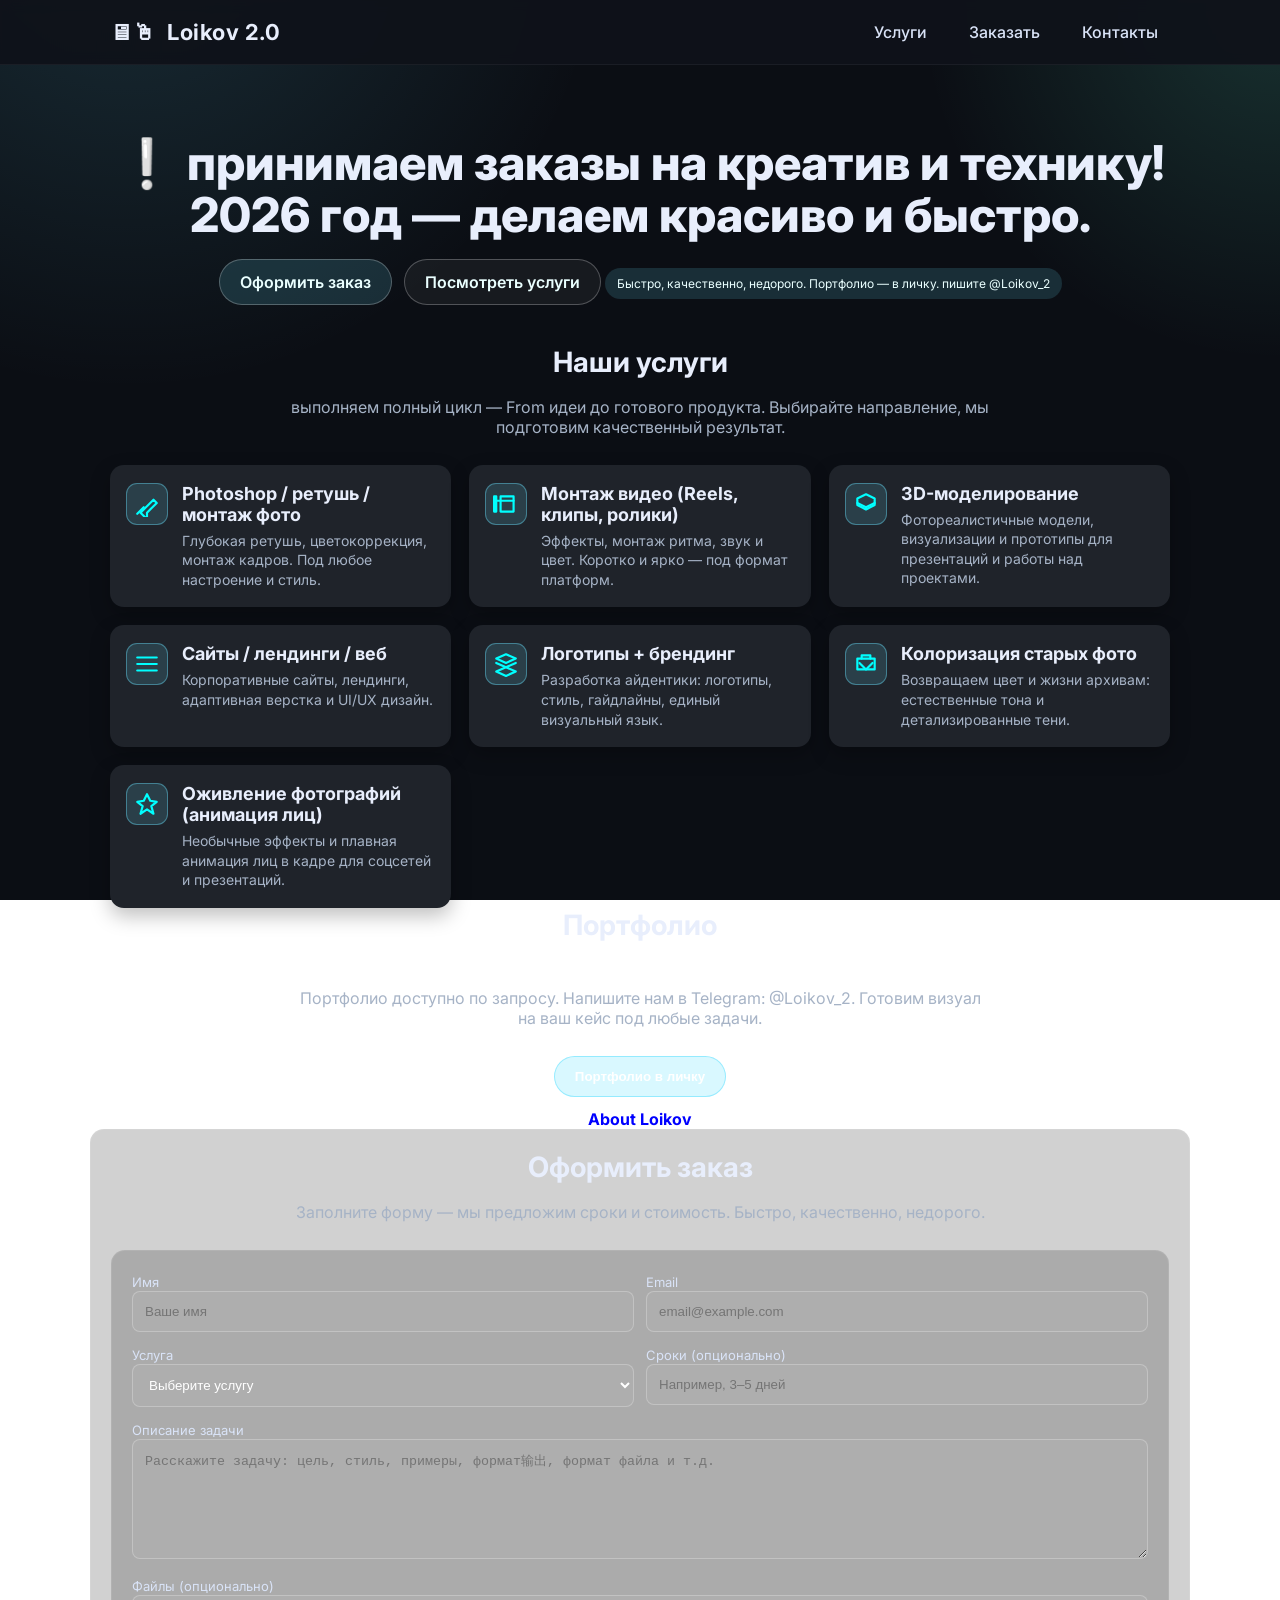
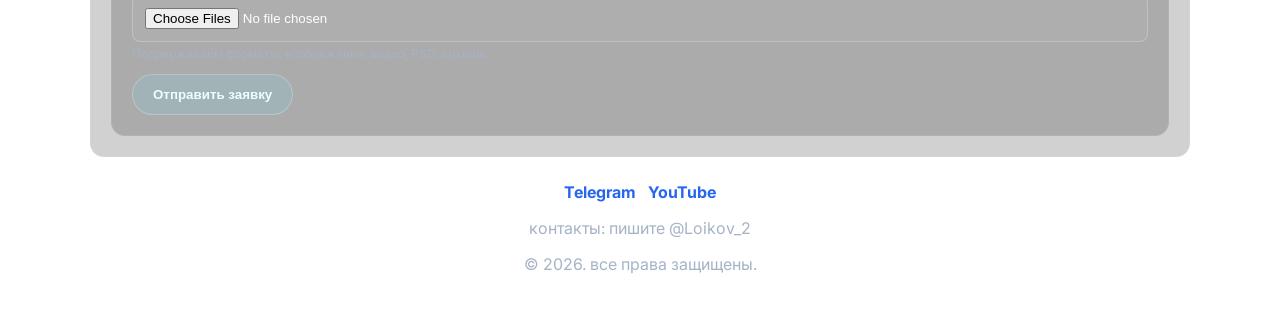
==== index.html @ b00de2f1 "Update 0.5 index.html" ====
<!DOCTYPE html>
<html lang="ru">
<head>
  <meta charset="utf-8" />
  <meta name="viewport" content="width=device-width, initial-scale=1" />
  <title>креатив и техника — быстрые решения 2026</title>
  <meta name="description" content="Принимаем заказы на креатив и технику: Photoshop, монтаж, 3D, сайты, брендинг, цветки и анимации. Быстро, качественно, недорого. Контакт: @Loikov_2." />
  <link href="https://fonts.googleapis.com/css2?family=Inter:wght@300;400;500;600;700;800&display=swap" rel="stylesheet">
  
<!-- Иконки сайта -->
  <link rel="icon" href="1.jpg" type="image/jpeg">
  <link rel="apple-touch-icon" href="1.jpg">
  <link rel="shortcut icon" href="1.jpg" type="image/x-icon">

  
  <style>
    :root{
      --bg: #0b0e14;
      --surface: #141a22;
      --text: #e8eefc;
      --muted: #a6b3c6;
      --accent: #6ae3ff;
      --card: #1f232a;
      --shadow: 0 8px 20px rgba(0,0,0,.25);
    }
    *{box-sizing:border-box}
    html,body{margin:0;height:100%}
    body{
      font-family: Inter, system-ui, -apple-system, "Segoe UI", Roboto, sans-serif;
      color:var(--text);
      background: radial-gradient(1200px circle at 10% -10%, rgba(106,227,255,.15), transparent 40%),
                  radial-gradient(900px circle at 100% 0%, rgba(100,255,210,.15), transparent 40%),
                  linear-gradient(#0b0e14,#0b0e14 60%);
      background-attachment: fixed;
    }
    a{color:inherit;text-decoration:none}
    .container{max-width:1100px;margin:0 auto;padding:0 20px}
    header{position:sticky;top:0;background:rgba(15,18,26,.95);backdrop-filter:saturate(1.2) blur(6px);z-index:1000;border-bottom:1px solid rgba(255,255,255,.05)}
    .nav{display:flex;align-items:center;justify-content:space-between;min-height:64px}
    .brand{display:flex;gap:.75rem;align-items:center;font-weight:700}
    .brand span{font-size:22px;letter-spacing:.5px}
    .nav-links{display:flex;gap:18px}
    .nav-links a{color:#d9e3f7;font-weight:500;padding:8px 12px;border-radius:6px}
    .nav-links a:hover{background:rgba(255,255,255,.08)}

    .hero{padding:72px 0 40px;
      text-align:center;
    }
    .hero h1{font-size: clamp(28px, 5vw, 48px); line-height:1.08; margin:0 0 12px; font-weight:800}
    .hero p{color:var(--muted); font-size: clamp(14px, 2.2vw, 18px); margin:0 0 20px}
    .cta{display:inline-flex;gap:12px;margin-top:6px}
    .btn{padding:12px 20px;border-radius:999px;border:1px solid rgba(255,255,255,.25);background: rgba(106,227,255,.15);color:#eaffff;font-weight:600;cursor:pointer;transition:transform .2s ease, background .3s ease}
    .btn.secondary{background: rgba(255,255,255,.05)}
    .btn:hover{transform: translateY(-1px); background: rgba(106,227,255,.25)}
    .badge{display:inline-flex;align-items:center;gap:.5rem;padding:8px 12px;border-radius:999px;background: rgba(106,227,255,.15);font-size:12px;color:#eaffff;margin-top:8px}

    section{padding:48px 0}
    h2{font-size:28px;margin:0 0 18px;text-align:center}
    .lead{text-align:center;color:var(--muted);margin:0 auto 28px;max-width:700px}

    /* Services grid */
    .grid{display:grid;gap:18px;grid-template-columns:repeat(auto-fill,minmax(260px,1fr));}
    .card{background:var(--card);border-radius:14px;padding:18px 16px;box-shadow:var(--shadow)}
    .service{display:flex;gap:14px;align-items:flex-start}
    .icon{width:42px;height:42px;flex-shrink:0;display:grid;place-items:center;border-radius:11px;background: rgba(106,227,255,.15);border:1px solid rgba(106,227,255,.4)}
    .service h3{margin:0 0 6px;font-size:18px}
    .service p{margin:0;color:var(--muted);font-size:14px;line-height:1.4}

    /* Portfolio teaser */
    .portfolio{display:flex;flex-direction:column;gap:12px;align-items:center}
    .portfolio-cta{padding:12px 20px;border-radius:999px;background: rgba(106,227,255,.25);border:1px solid rgba(106,227,255,.6);color:#fff;font-weight:700;cursor:pointer}
    .portfolio-note{color:var(--muted);text-align:center;max-width:700px}

    /* Order form card */
    #order{background: rgba(0,0,0,.18); padding:20px;border-radius:14px; border:1px solid rgba(255,255,255,.08)}
    form{display:grid;gap:12px}
    label{font-size:13px;color:#d9e3f7}
    input, select, textarea{width:100%;padding:12px 12px;border-radius:8px;border:1px solid rgba(255,255,255,.25);background: rgba(255,255,255,.04);color:#fff}
    textarea{min-height:120px;resize:vertical}
    .row{display:flex;gap:12px;flex-wrap:wrap}
    .col{flex:1 1 200px}
    .hint{font-size:12px;color:var(--muted)}

    /* Footer */
    footer{border-top:1px solid rgba(255,255,255,.08); padding:24px 0; text-align:center; color:var(--muted)}

    /* Toast/modal */
    .toast{position:fixed;bottom:20px;left:50%;transform:translateX(-50%);background:rgba(8, 180, 120, 0.95);color:#00110f;padding:12px 16px;border-radius:8px;box-shadow:0 6px 14px rgba(0,0,0,.25);display:none;font-weight:600}
    @media (max-width: 700px){
      .nav-links{display:none}
      .hero{padding:48px 0 24px}
    }
  </style>
</head>
<body>
  <header>
    <div class="container nav" aria-label="Основная навигация">
      <div class="brand" aria-label="Бренд">
        <span>🖥🖱</span>
        <span>Loikov 2.0</span>
      </div>
      <nav class="nav-links" aria-label="Разделы сайта">
        <a href="#services">Услуги</a>
        <a href="#order">Заказать</a>
        <a href="#contacts">Контакты</a>

<head>
    <!-- Основная иконка для браузеров -->
    <link rel="icon" href="1.jpg" type="image">
    
    <!-- Иконка для устройств Apple (iPhone/iPad) -->
    <link rel="apple-touch-icon" href="1.jpg">
    
    <!-- Иконка в формате ICO для старых браузеров (необязательно) -->
    <link rel="shortcut icon" href="1.jpg" type="image/x-icon">
</head>


      </nav>
    </div>
  </header>


  <main>
    <section class="hero" id="top" role="banner">
      <div class="container">
        <h1>❕ принимаем заказы на креатив и технику! 2026 год — делаем красиво и быстро.</h1>
        
        
        <div class="cta" aria-label="Призыв к действию">
          <a href="#order" class="btn" role="button">Оформить заказ</a>
          <a href="#services" class="btn secondary" role="button">Посмотреть услуги</a>
        </div>
        <div class="badge" aria-live="polite">Быстро, качественно, недорого. Портфолио — в личку. пишите @Loikov_2</div>
      </div>
    </section>

    <section id="services" aria-labelledby="services-title" class="container" >
      <h2 id="services-title">Наши услуги</h2>
      <p class="lead">выполняем полный цикл — From идеи до готового продукта. Выбирайте направление, мы подготовим качественный результат.</p>

      <div class="grid" aria-label="Список услуг">
        <article class="card service" aria-label="Photoshop и ретушь">
          <div class="icon" aria-hidden="true">
            <!-- icon: wand / editing -->
            <svg width="26" height="26" viewBox="0 0 24 24" fill="none" stroke="#0ff" stroke-width="2" stroke-linecap="round" stroke-linejoin="round">
              <path d="M12 20l9-9-3-3-9 9-3 3 6 6z"></path>
              <path d="M3 21l6-6"></path>
            </svg>
          </div>
          <div>
            <h3>Photoshop / ретушь / монтаж фото</h3>
            <p>Глубокая ретушь, цветокоррекция, монтаж кадров. Под любое настроение и стиль.</p>
          </div>
        </article>

        <article class="card service" aria-label="Монтаж видео">
          <div class="icon" aria-hidden="true">
            <svg width="26" height="26" viewBox="0 0 24 24" fill="none" stroke="#0ff" stroke-width="2" stroke-linecap="round" stroke-linejoin="round">
              <path d="M1 5h2v14H1z"></path><path d="M7 5h12v14H7z"></path><path d="M3 9h16"></path>
            </svg>
          </div>
          <div>
            <h3>Монтаж видео (Reels, клипы, ролики)</h3>
            <p>Эффекты, монтаж ритма, звук и цвет. Коротко и ярко — под формат платформ.</p>
          </div>
        </article>

        <article class="card service" aria-label="3D-моделирование">
          <div class="icon" aria-hidden="true">
            <svg width="26" height="26" viewBox="0 0 24 24" fill="none" stroke="#0ff" stroke-width="2" stroke-linecap="round" stroke-linejoin="round">
              <path d="M12 3l8 4v6l-8 4-8-4V7z"></path><path d="M4 11l8 4 8-4"></path>
            </svg>
          </div>
          <div>
            <h3>3D-моделирование</h3>
            <p>Фотореалистичные модели, визуализации и прототипы для презентаций и работы над проектами.</p>
          </div>
        </article>

        <article class="card service" aria-label="Сайты / лендинги">
          <div class="icon" aria-hidden="true">
            <svg width="26" height="26" viewBox="0 0 24 24" fill="none" stroke="#0ff" stroke-width="2" stroke-linecap="round" stroke-linejoin="round">
              <path d="M3 12h18"></path><path d="M3 6h18"></path><path d="M3 18h18"></path>
            </svg>
          </div>
          <div>
            <h3>Сайты / лендинги / веб</h3>
            <p>Корпоративные сайты, лендинги, адаптивная верстка и UI/UX дизайн.</p>
          </div>
        </article>

        <article class="card service" aria-label="Логотипы и брендинг">
          <div class="icon" aria-hidden="true">
            <svg width="26" height="26" viewBox="0 0 24 24" fill="none" stroke="#0ff" stroke-width="2" stroke-linecap="round" stroke-linejoin="round">
              <path d="M12 3l9 4-9 4-9-4 9-4z"></path><path d="M3 11l9 4 9-4"></path><path d="M12 15l9 4-9 4-9-4 9-4z"></path>
            </svg>
          </div>
          <div>
            <h3>Логотипы + брендинг</h3>
            <p>Разработка айдентики: логотипы, стиль, гайдлайны, единый визуальный язык.</p>
          </div>
        </article>

        <article class="card service" aria-label="Колоризация старых фото">
          <div class="icon" aria-hidden="true">
            <svg width="26" height="26" viewBox="0 0 24 24" fill="none" stroke="#0ff" stroke-width="2" stroke-linecap="round" stroke-linejoin="round">
              <path d="M4 7h16v10H4z"></path><path d="M8 7V4h8v3"></path><path d="M6 11l6 6 6-6"></path>
            </svg>
          </div>
          <div>
            <h3>Колоризация старых фото</h3>
            <p>Возвращаем цвет и жизни архивам: естественные тона и детализированные тени.</p>
          </div>
        </article>

        <article class="card service" aria-label="Оживление фотографий">
          <div class="icon" aria-hidden="true">
            <svg width="26" height="26" viewBox="0 0 24 24" fill="none" stroke="#0ff" stroke-width="2" stroke-linecap="round" stroke-linejoin="round">
              <path d="M12 3l3 6 6 1-5 4 2 7-6-4-6 4 2-7-5-4 6-1 3-6z"></path>
            </svg>
          </div>
          <div>
            <h3>Оживление фотографий (анимация лиц)</h3>
            <p>Необычные эффекты и плавная анимация лиц в кадре для соцсетей и презентаций.</p>
          </div>
        </article>
      </div>
    
    </section>

    <section id="portfolio" class="container portfolio" aria-labelledby="portfolio-title">
      <h2 id="portfolio-title">Портфолио</h2>
      <p class="portfolio-note">Портфолио доступно по запросу. Напишите нам в Telegram: @Loikov_2. Готовим визуал на ваш кейс под любые задачи.</p>
      <button class="portfolio-cta" onclick="alert('Портфолио доступно по личке: @Loikov_2')">Портфолио в личку</button>
      <a href="https://loikovabdullo01-wq.github.io/sec.github.io/" style="color: blue;">
    <b>About Loikov</b>
</a>

    </section>

    <section id="order" class="container" aria-labelledby="order-title">
      <h2 id="order-title">Оформить заказ</h2>
      <p class="lead" style="max-width:900px">Заполните форму — мы предложим сроки и стоимость. Быстро, качественно, недорого.</p>

      <div id="order" aria-label="Форма заказа" style="margin-top:8px;">
        <form id="orderForm" autocomplete="on" novalidate>
          <div class="row">
            <div class="col">
              <label for="name">Имя</label>
              <input type="text" id="name" name="name" placeholder="Ваше имя" required />
            </div>
            <div class="col">
              <label for="email">Email</label>
              <input type="email" id="email" name="email" placeholder="email@example.com" required />
            </div>
          </div>

          <div class="row">
            <div class="col">
              <label for="service">Услуга</label>
              <select id="service" name="service" required>
                <option value="">Выберите услугу</option>
                <option>Photoshop / ретушь / монтаж фото</option>
                <option>Монтаж видео (Reels, клипы, ролики)</option>
                <option>3D-моделирование</option>
                <option>Сайты / лендинги / веб</option>
                <option>Логотипы + брендинг</option>
                <option>Колоризация старых фото</option>
                <option>Оживление фотографий (анимация лиц)</option>
              </select>
            </div>
            <div class="col">
              <label for="deadline">Сроки (опционально)</label>
              <input type="text" id="deadline" name="deadline" placeholder="Например, 3–5 дней" />
            </div>
          </div>

          <div>
            <label for="details">Описание задачи</label>
            <textarea id="details" name="details" placeholder="Расскажите задачу: цель, стиль, примеры, формат输出, формат файла и т.д." required></textarea>
          </div>

          <div class="row" aria-label="Дополнительные файлы">
            <div class="col" style="min-width:240px">
              <label for="files">Файлы (опционально)</label>
              <input type="file" id="files" name="files" multiple />
              <span class="hint">Поддерживаем форматы: изображения, видео, PSD, архивы.</span>
            </div>
          </div>

          <div class="row" style="align-items:center;">
            <div class="col" style="min-width:260px;">
              <button type="submit" class="btn" aria-label="Отправить заявку">Отправить заявку</button>
            </div>
            <div class="col" aria-live="polite" id="formStatus" style="text-align:left;color:var(--muted); font-size:14px;"></div>
          </div>
        </form>
      </div>
    </section>

  </main>

  <footer id="contacts" aria-label="Контакты">
    <div class="container">
      
<b><style>
  .my-links a {
    color: #2565f0; /* Насыщенный синий */
    text-decoration: none; /* Убирает подчеркивание (по желанию) */
    font-weight: bold; /* Делает текст жирным */
  }

  .my-links a:hover {
    color: #00008B; /* Темно-синий при наведении */
    text-decoration: underline;
  }
</style>

<div class="my-links">
  <a href="https://t.me/loikov_project">Telegram</a>&nbsp;&nbsp; 
  <a href="https://youtube.com/@loikov_project?si=P3Fyu2B-5YvpsJCD">YouTube</a>
</div></b>

      
      <p>контакты: пишите @Loikov_2 </p>
      <p>© 2026. все права защищены.</p>
    </div>
  </footer>

  <div id="toast" class="toast" role="status" aria-live="polite"></div>

  <script>
(function() {
  const form = document.getElementById('orderForm');
  const status = document.getElementById('formStatus');

  // ────────────────────────────────────────────────
  // НАСТРОЙКИ TELEGRAM (лучше потом вынести на сервер!)
  // ────────────────────────────────────────────────
  const TG_TOKEN   = '8126463959:AAEp2JNil_vkdf5eBe-J1idT3-cEpifbFx8';
  const TG_CHAT_ID = '8232492258';

  form.addEventListener('submit', async function(e) {
    e.preventDefault();

    // ─── Защита от ботов (honeypot) ─────────────────────────────
    const honeypot = form.querySelector('input[name="honeypot"]');
    if (honeypot && honeypot.value.trim() !== '') {
      status.style.color = "red";
      status.textContent = "Что-то пошло не так. Попробуйте позже.";
      console.warn("Возможная попытка спама (honeypot заполнен)");
      return;
    }

    // ─── Проверка обязательных полей ─────────────────────────────
    if (!form.name.value.trim() ||
        !form.email.value.trim() ||
        !form.service.value ||
        !form.details.value.trim()) {
      status.style.color = "red";
      status.textContent = "Заполните пожалуйста: имя, email, услугу и описание задачи.";
      return;
    }

    // Простая проверка email (более строгая, чем required)
    const email = form.email.value.trim();
    if (!/^[^\s@]+@[^\s@]+\.[^\s@]+$/.test(email)) {
      status.style.color = "red";
      status.textContent = "Похоже, email введён некорректно.";
      return;
    }

    status.style.color = "var(--muted)";
    status.textContent = "Отправляем заявку...";

    // Собираем данные
    const data = {
      name:     form.name.value.trim(),
      email:    email,
      service:  form.service.value,
      deadline: form.deadline.value.trim() || 'Не указано',
      details:  form.details.value.trim()
    };

    const message = `
<b>🔔 НОВАЯ ЗАЯВКА С САЙТА</b>

👤 <b>Имя:</b> ${data.name}
📧 <b>Email:</b> ${data.email}
🛠 <b>Услуга:</b> ${data.service}
📅 <b>Желаемый срок:</b> ${data.deadline}
📝 <b>Задача:</b>
${data.details}

──────────────────────────────
Время: ${new Date().toLocaleString('ru-RU')}
    `.trim();

    try {
      const response = await fetch(`https://api.telegram.org/bot${TG_TOKEN}/sendMessage`, {
        method: 'POST',
        headers: { 'Content-Type': 'application/json' },
        body: JSON.stringify({
          chat_id: TG_CHAT_ID,
          text: message,
          parse_mode: 'HTML',
          disable_web_page_preview: true
        })
      });

      if (!response.ok) {
        const errData = await response.json();
        throw new Error(`Telegram ошибка: ${response.status} — ${errData.description || 'нет описания'}`);
      }

      status.style.color = "lime";
      status.textContent = "✅ Заявка отправлена! Скоро с вами свяжутся.";
      form.reset();

      // Опционально: можно добавить таймер, чтобы статус исчез через 8 сек
      setTimeout(() => {
        status.textContent = "";
        status.style.color = "var(--muted)";
      }, 8000);

    } catch (err) {
      console.error("Ошибка отправки в Telegram:", err);
      status.style.color = "red";
      status.textContent = "❌ Не удалось отправить. Попробуйте позже или напишите напрямую @Loikov_2";
    }
  });
})();
</script>
</body>
</html>
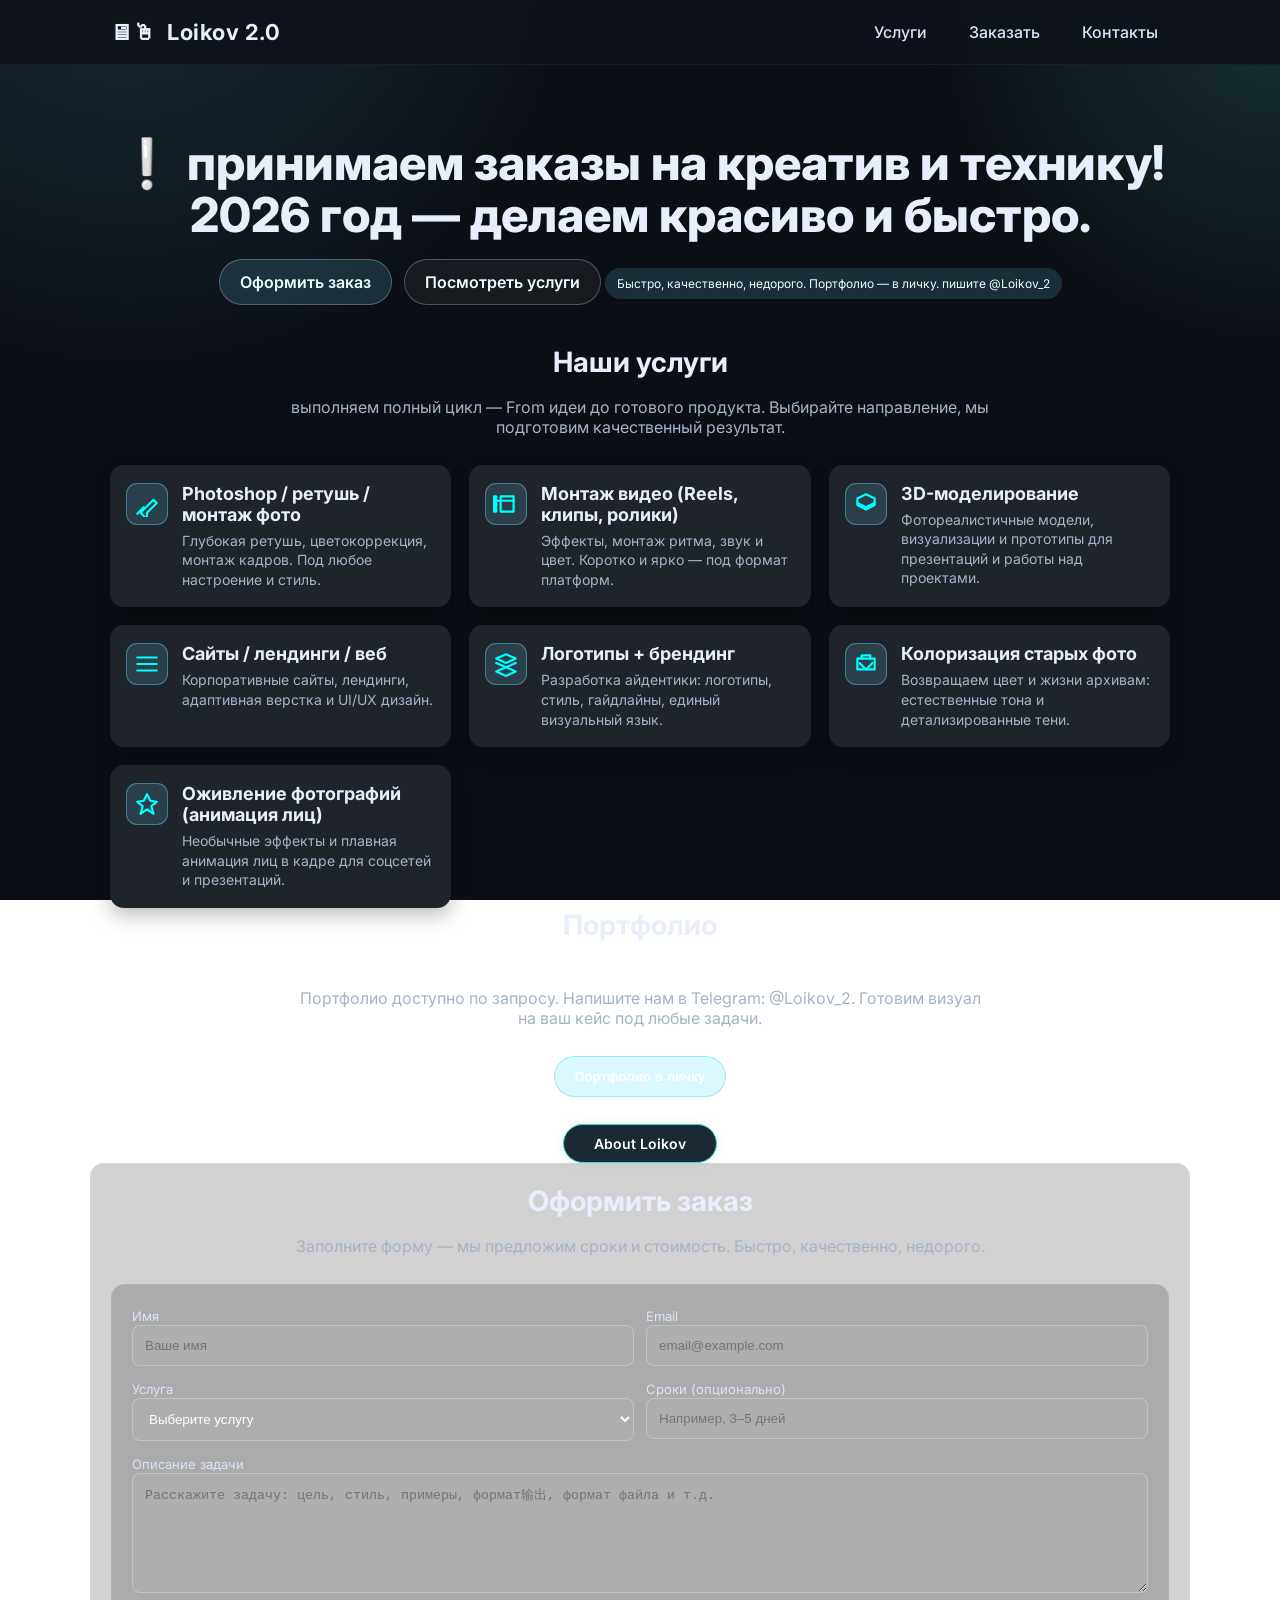
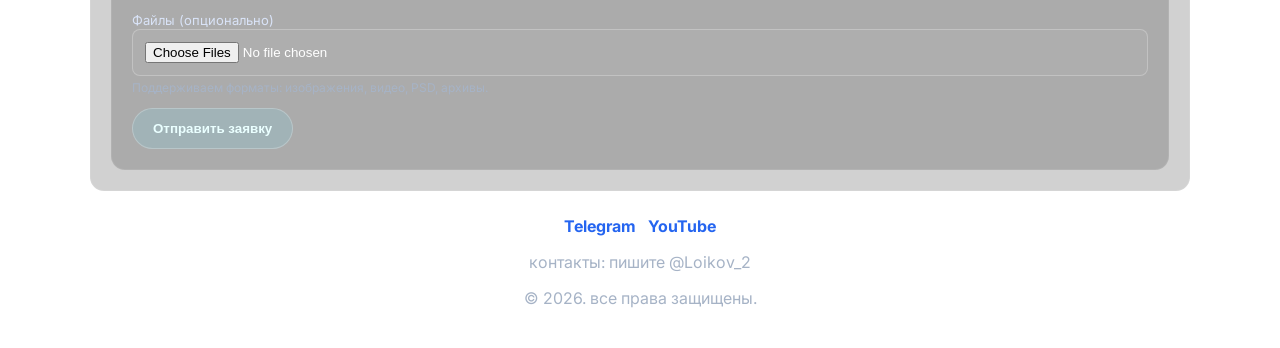
==== commit cd90c2be: "Update 30.10.26 index.html" ====
--- a/index.html
+++ b/index.html
@@ -233,10 +233,28 @@
       <h2 id="portfolio-title">Портфолио</h2>
       <p class="portfolio-note">Портфолио доступно по запросу. Напишите нам в Telegram: @Loikov_2. Готовим визуал на ваш кейс под любые задачи.</p>
       <button class="portfolio-cta" onclick="alert('Портфолио доступно по личке: @Loikov_2')">Портфолио в личку</button>
-      <a href="https://loikovabdullo01-wq.github.io/sec.github.io/" style="color: blue;">
-    <b>About Loikov</b>
+     
+<a href="https://loikovabdullo01-wq.github.io" 
+   style="display: inline-block; 
+          padding: 10px 30px; 
+          margin-top: 15px;
+          color: #FFFFFF !important; 
+          text-decoration: none !important; 
+          font-family: 'Inter', sans-serif; 
+          font-weight: 600; 
+          font-size: 14px; 
+          background-color: #1a2a33; /* Темный фон как на фото */
+          border: 1px solid #4fd1c5;   /* Бирюзовая рамка */
+          border-radius: 50px;         /* Закругление 'пилюля' */
+          text-align: center;
+          transition: 0.3s;
+          box-shadow: 0 0 10px rgba(79, 209, 197, 0.2); /* Легкое свечение */">
+    About Loikov
 </a>
 
+
+
+      
     </section>
 
     <section id="order" class="container" aria-labelledby="order-title">
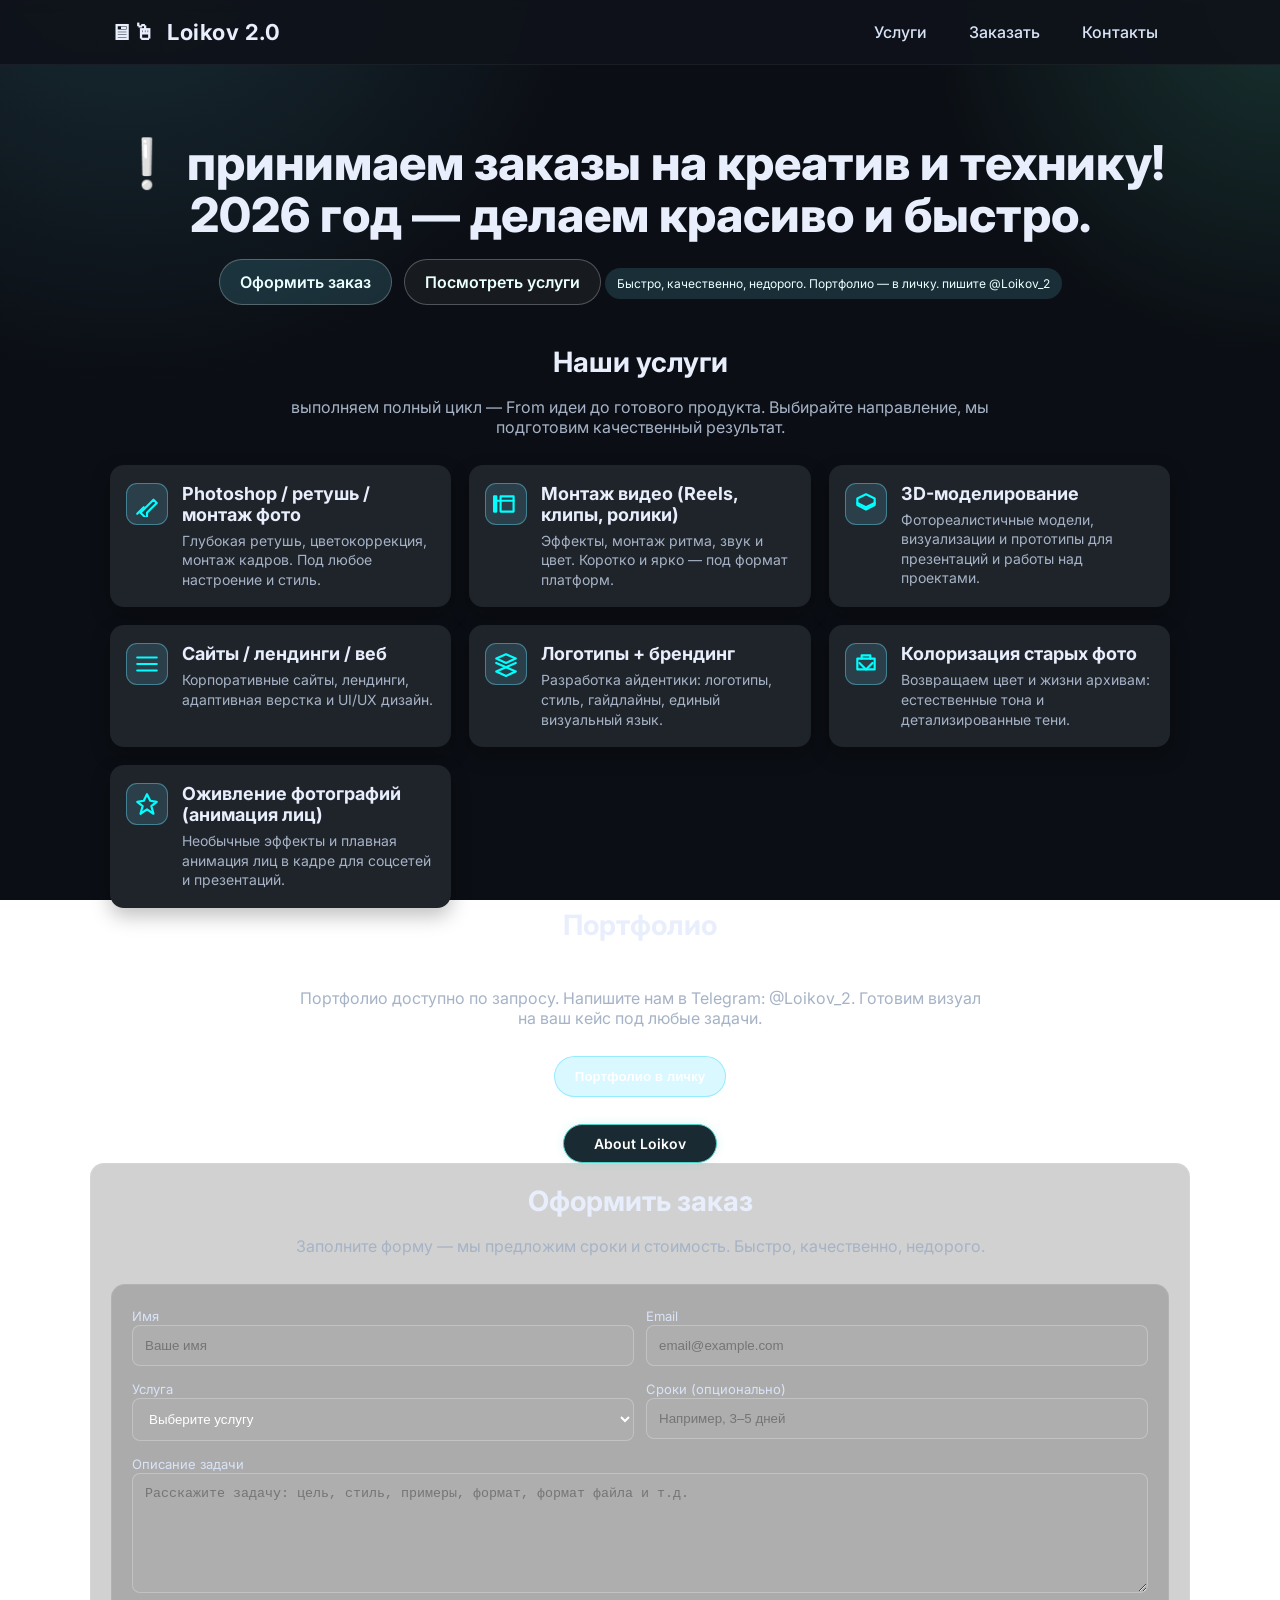
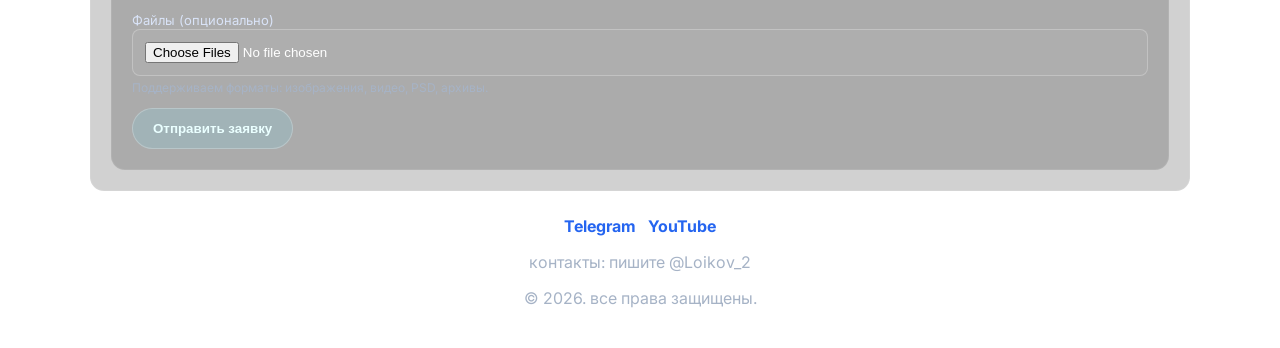
==== commit ccf6fc1d: "Update 05 index.html" ====
--- a/index.html
+++ b/index.html
@@ -234,7 +234,7 @@
       <p class="portfolio-note">Портфолио доступно по запросу. Напишите нам в Telegram: @Loikov_2. Готовим визуал на ваш кейс под любые задачи.</p>
       <button class="portfolio-cta" onclick="alert('Портфолио доступно по личке: @Loikov_2')">Портфолио в личку</button>
      
-<a href="https://loikovabdullo01-wq.github.io" 
+<a href="https://loikovabdullo01-wq.github.io/sec.github.io/" 
    style="display: inline-block; 
           padding: 10px 30px; 
           margin-top: 15px;
@@ -296,7 +296,7 @@
 
           <div>
             <label for="details">Описание задачи</label>
-            <textarea id="details" name="details" placeholder="Расскажите задачу: цель, стиль, примеры, формат输出, формат файла и т.д." required></textarea>
+            <textarea id="details" name="details" placeholder="Расскажите задачу: цель, стиль, примеры, формат, формат файла и т.д." required></textarea>
           </div>
 
           <div class="row" aria-label="Дополнительные файлы">
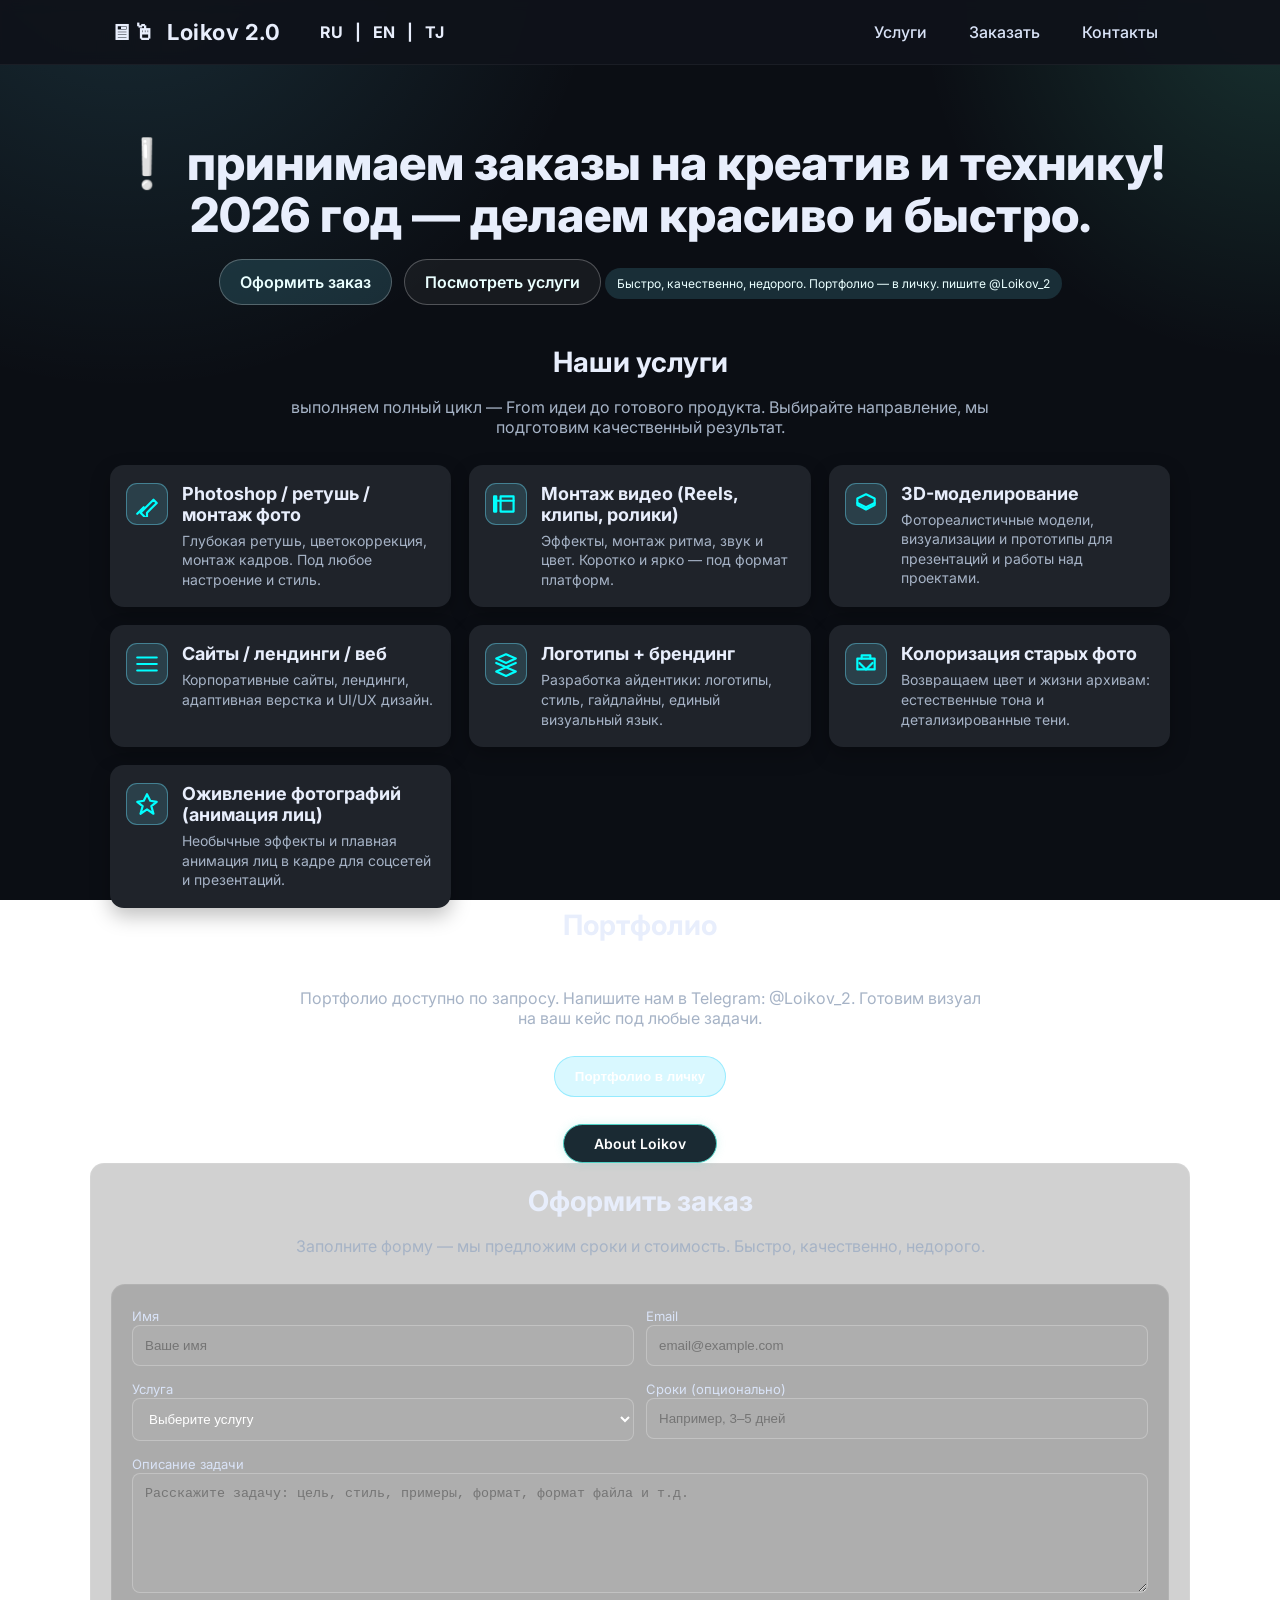
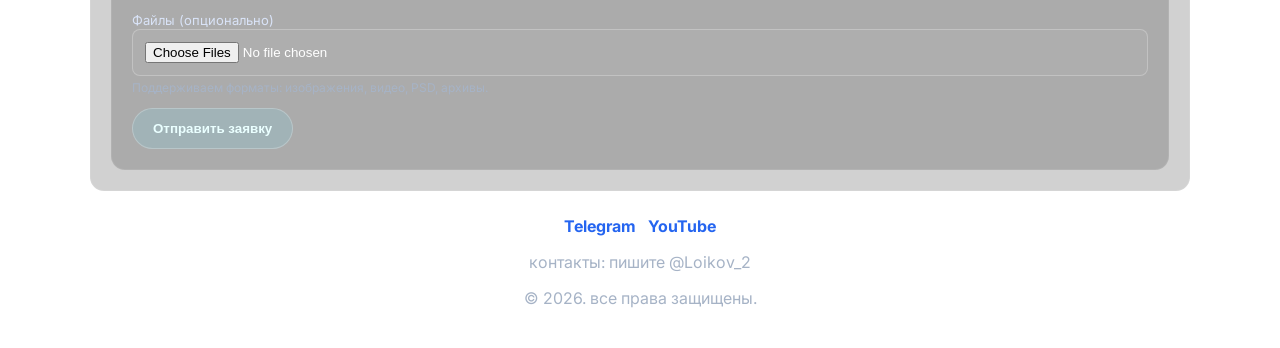
==== commit 1ad016a4: "Update 05.04 index.html finish en tj ru" ====
--- a/index.html
+++ b/index.html
@@ -13,6 +13,8 @@
   <link rel="shortcut icon" href="1.jpg" type="image/x-icon">
 
   
+
+
   <style>
     :root{
       --bg: #0b0e14;
@@ -97,7 +99,8 @@
     <div class="container nav" aria-label="Основная навигация">
       <div class="brand" aria-label="Бренд">
         <span>🖥🖱</span>
-        <span>Loikov 2.0</span>
+        <span>Loikov 2.0</span>   
+        &emsp;<a href="index.html">RU</a> | <a href="en.html">EN</a> | <a href="en.html">TJ</a>
       </div>
       <nav class="nav-links" aria-label="Разделы сайта">
         <a href="#services">Услуги</a>
@@ -114,7 +117,6 @@
     <!-- Иконка в формате ICO для старых браузеров (необязательно) -->
     <link rel="shortcut icon" href="1.jpg" type="image/x-icon">
 </head>
-
 
       </nav>
     </div>
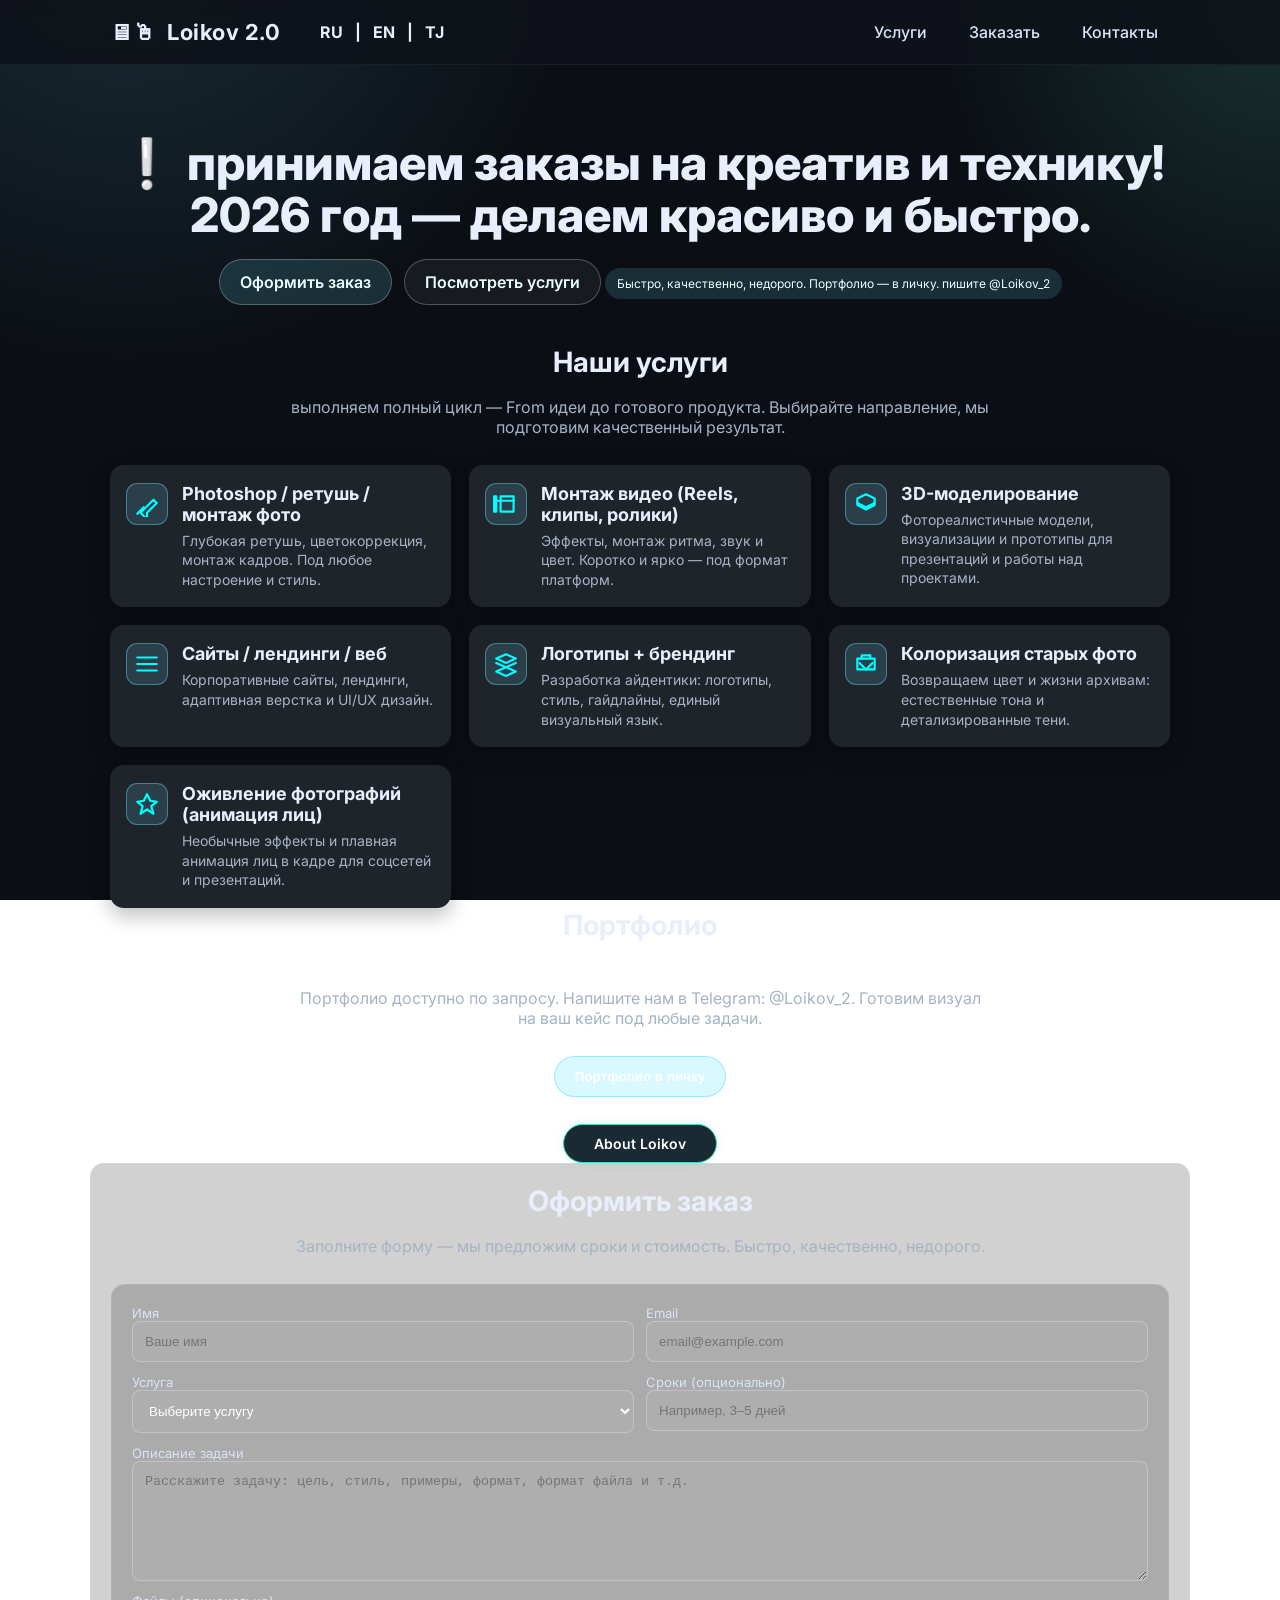
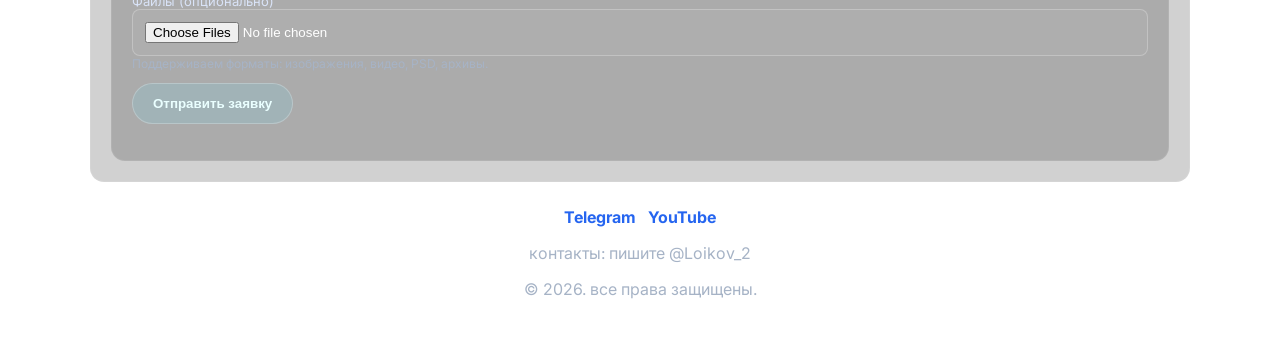
==== commit c2a7c359: "Update index.html" ====
--- a/index.html
+++ b/index.html
@@ -1,4 +1,4 @@
-<!DOCTYPE html>
+
 <html lang="ru">
 <head>
   <meta charset="utf-8" />
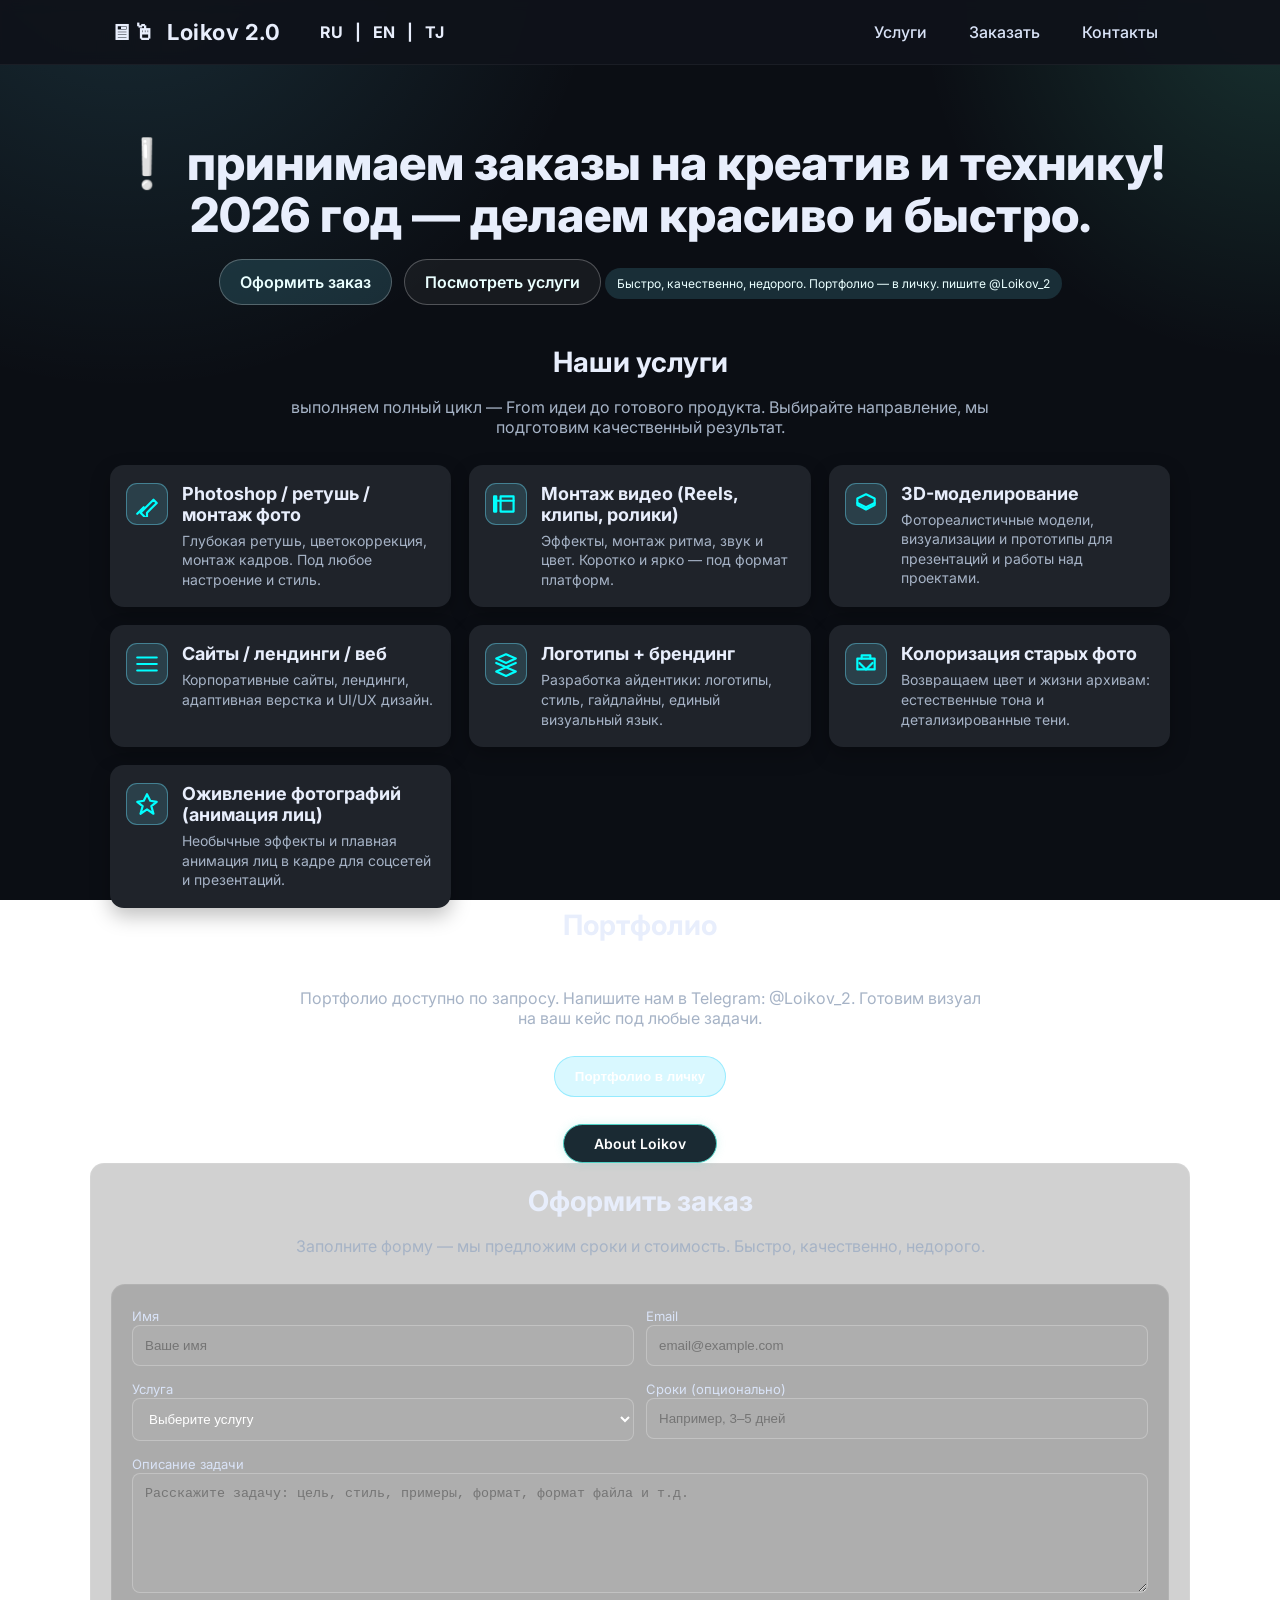
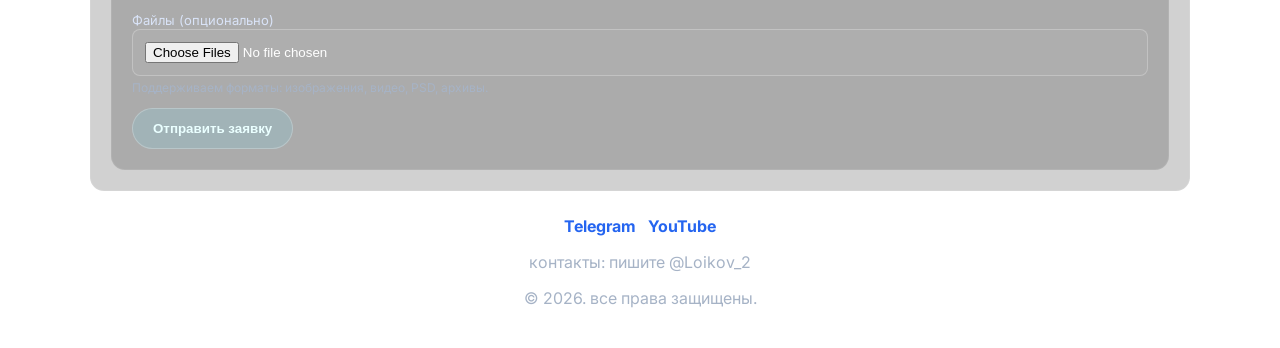
==== commit 9d81ead7: "Update index.html" ====
--- a/index.html
+++ b/index.html
@@ -1,4 +1,4 @@
-
+<!DOCTYPE html>
 <html lang="ru">
 <head>
   <meta charset="utf-8" />
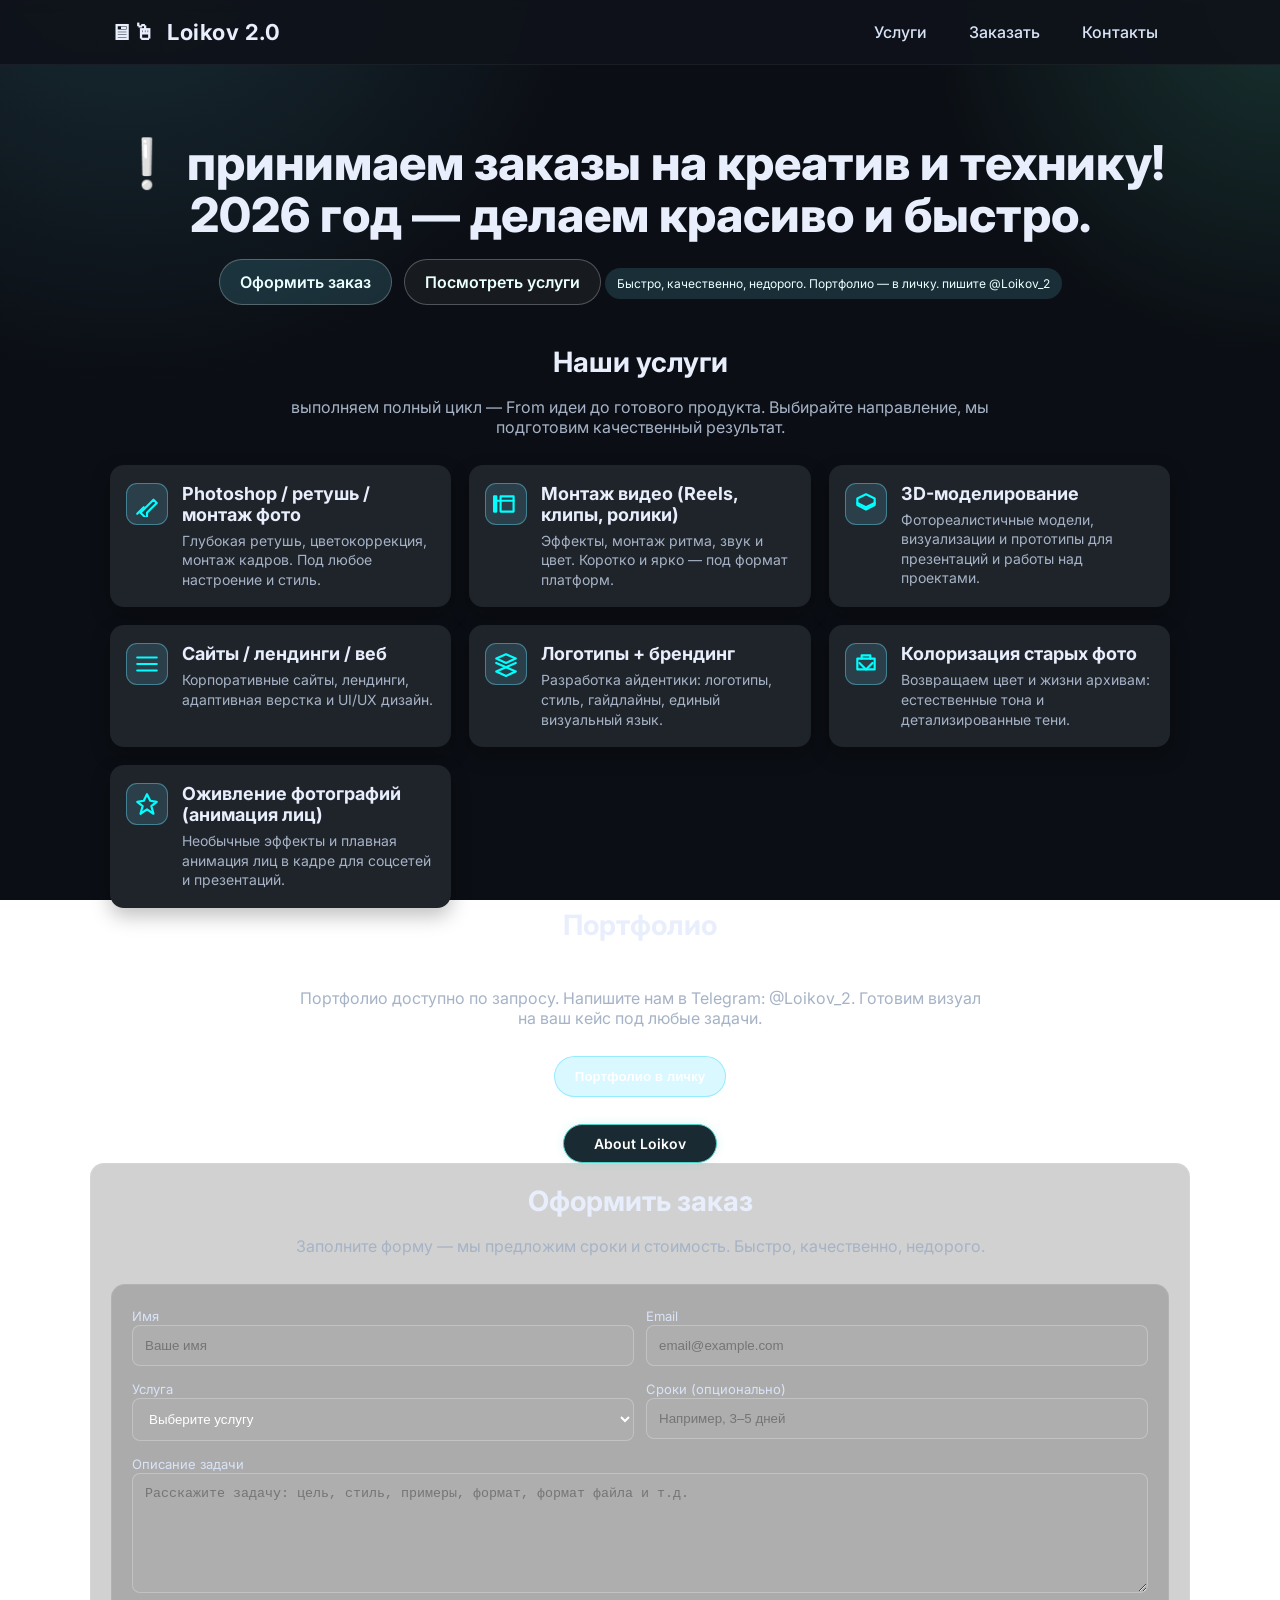
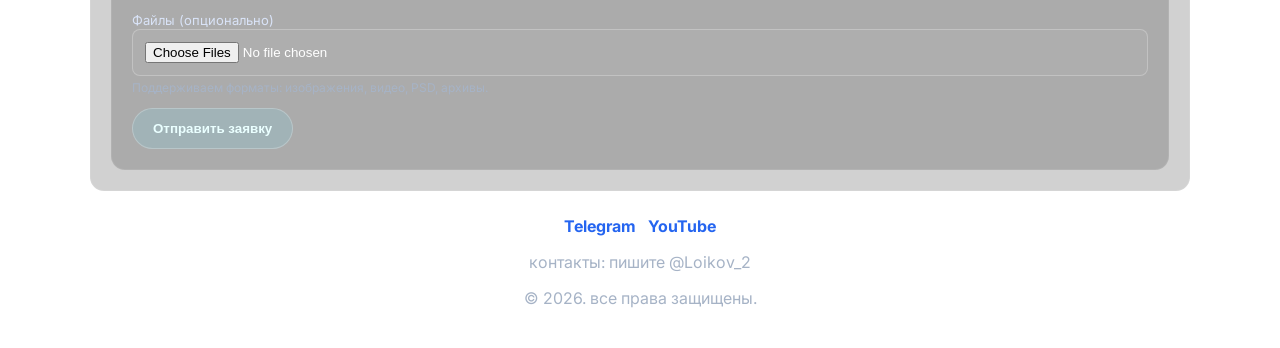
==== commit 66f0ad54: "Update index.html" ====
--- a/index.html
+++ b/index.html
@@ -100,7 +100,7 @@
       <div class="brand" aria-label="Бренд">
         <span>🖥🖱</span>
         <span>Loikov 2.0</span>   
-        &emsp;<a href="index.html">RU</a> | <a href="en.html">EN</a> | <a href="en.html">TJ</a>
+      
       </div>
       <nav class="nav-links" aria-label="Разделы сайта">
         <a href="#services">Услуги</a>
